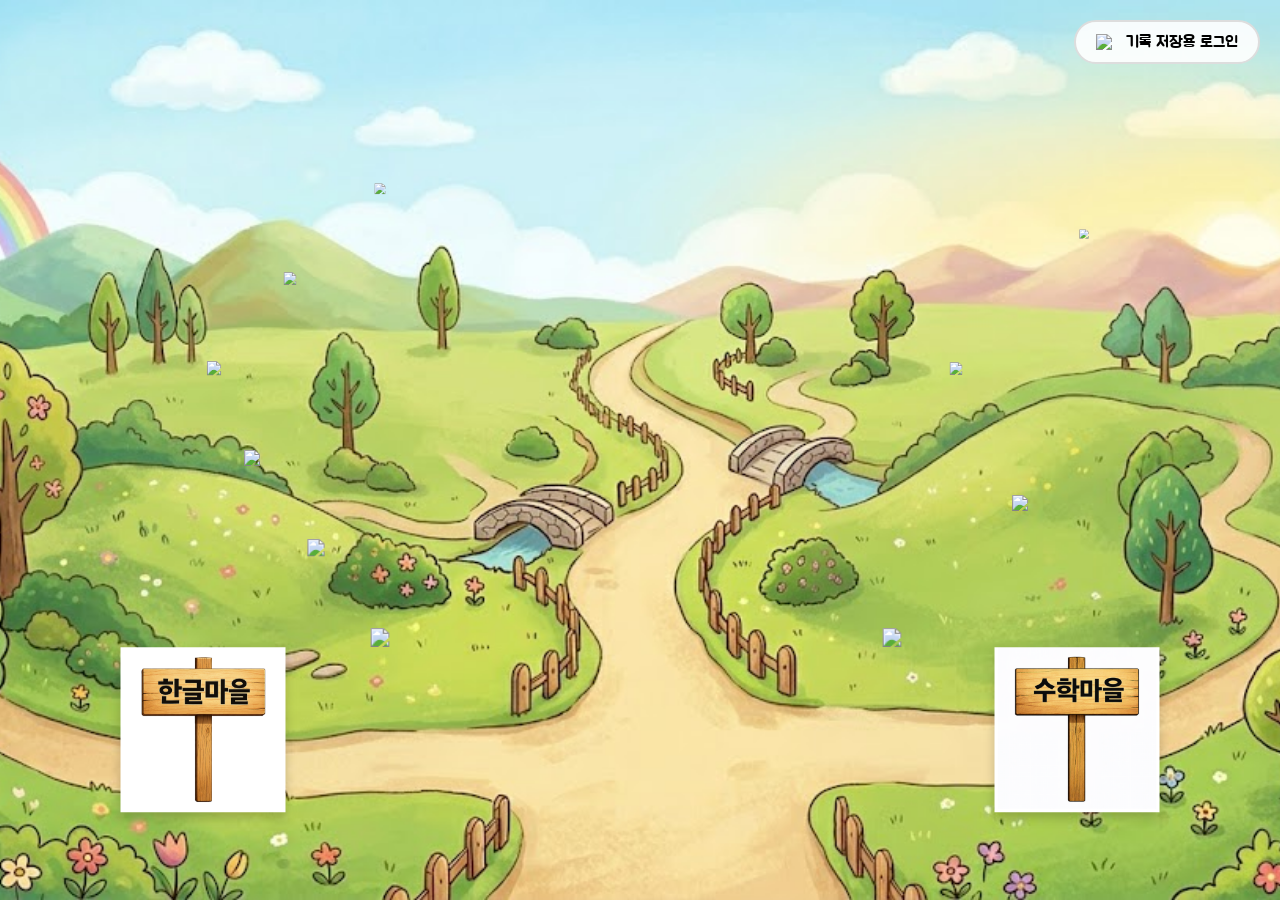
==== index.html @ 1fc59599 "첫 번째 코드 업로드" ====
<!DOCTYPE html>
<html lang="ko">
<head>
    <meta charset="UTF-8">
    <meta name="viewport" content="width=device-width, initial-scale=1.0">
    <title>에듀플레이 마을</title>
    <link href="https://fonts.googleapis.com/css2?family=Jua&display=swap" rel="stylesheet">
    <link rel="stylesheet" href="css/style.css">
</head>
<body>

    <div class="village-map">
        
        <div id="auth-section" class="top-menu">
            <button id="login-btn" class="mini-login-btn" onclick="googleLogin()">
                <img src="https://www.gstatic.com/firebasejs/ui/2.0.0/images/action/google.svg" class="mini-icon"> 
                기록 저장용 로그인
            </button>
            <div id="user-info" style="display: none;">
                <span id="user-name"></span>님, 환영해요!
            </div>
        </div>

<div id="sign-kor" class="signpost">
            <img src="images/sign-kor.png" class="sign-img">
        </div>
        <div id="sign-math" class="signpost">
            <img src="images/sign-math.png" class="sign-img">
        </div>

        <div id="kor-1" class="house" onclick="selectLearning('통글자')">
            <img src="images/house-kor-1.png" class="roof-img">
        </div>
        <div id="kor-2" class="house" onclick="selectLearning('자음모음')">
            <img src="images/house-kor-2.png" class="roof-img">
        </div>
        <div id="kor-3" class="house" onclick="selectLearning('낱글자')">
            <img src="images/house-kor-3.png" class="roof-img">
        </div>
        <div id="kor-4" class="house" onclick="selectLearning('단어')">
            <img src="images/house-kor-4.png" class="roof-img">
        </div>
        <div id="kor-5" class="house" onclick="selectLearning('문장')">
            <img src="images/house-kor-5.png" class="roof-img">
        </div>
        <div id="kor-6" class="house" onclick="selectLearning('이야기')">
            <img src="images/house-kor-6.png" class="roof-img">
        </div>

        <div id="math-1" class="house" onclick="selectLearning('수세기')">
            <img src="images/house-math-1.png" class="roof-img">
        </div>
        <div id="math-2" class="house" onclick="selectLearning('수인지')">
            <img src="images/house-math-2.png" class="roof-img">
        </div>
        <div id="math-3" class="house" onclick="selectLearning('자릿값')">
            <img src="images/house-math-3.png" class="roof-img">
        </div>
        <div id="math-4" class="house" onclick="selectLearning('연산')">
            <img src="images/house-math-4.png" class="roof-img">
        </div>

    </div>

    <script src="/__/firebase/10.7.1/firebase-app-compat.js"></script>
    <script src="/__/firebase/10.7.1/firebase-auth-compat.js"></script>
    <script src="/__/firebase/init.js"></script>
    <script src="js/main.js"></script>
</body>
</html>
---- css/style.css ----
* { box-sizing: border-box; margin: 0; padding: 0; }

body { font-family: 'Jua', sans-serif; overflow: hidden; }

.village-map {
    width: 100vw; height: 100vh;
    background-image: url('../images/village-bg.jfif'); /* 확장자 꼭 확인하세요! */
    background-size: cover; background-position: center;
    position: relative; /* 자식 요소들의 절대 위치 기준점이 됩니다 */
}

.top-menu { position: absolute; top: 20px; right: 20px; z-index: 100; }

.mini-login-btn {
    display: flex; align-items: center; padding: 10px 20px;
    background: rgba(255, 255, 255, 0.9); border: 2px solid #ddd;
    border-radius: 30px; cursor: pointer; font-family: 'Jua', sans-serif; font-size: 1rem;
}
.mini-icon { width: 20px; margin-right: 10px; }
#user-info { background: rgba(255, 255, 255, 0.9); padding: 10px 20px; border-radius: 30px; font-weight: bold; }

/* 공통 디자인 (표지판과 집) */
/* 표지판 디자인 (기존 배경, 테두리 싹 지우고 이미지만 보이게!) */
.signpost {
    position: absolute; 
    cursor: pointer;
    transition: transform 0.2s;
}

.signpost:hover {
    transform: scale(1.1); /* 마우스 올리면 집처럼 살짝 커지게 */
}

/* 표지판 그림 자체의 크기 조절 */
.sign-img {
    width: 150px; /* 표지판이 너무 크거나 작으면 이 숫자를 조절하세요 */
    filter: drop-shadow(0px 5px 5px rgba(0,0,0,0.2)); /* 그림자 효과 추가 */
}
.house {
    position: absolute; /* 절대 위치 사용 */
    text-align: center; cursor: pointer; transition: transform 0.2s; width: 120px;
}
.house:hover { transform: scale(1.1); }
.house .roof { font-size: 60px; margin-bottom: 5px; }
.house .name {
    background: rgba(255, 255, 255, 0.9); padding: 5px 8px; border-radius: 8px;
    font-size: 1rem; font-weight: bold; box-shadow: 0 2px 5px rgba(0,0,0,0.1); color: #333;
}


/* =========================================
   여기가 핵심입니다! 각 요소의 위치(%) 지정
   top은 위에서부터의 거리, left는 왼쪽에서부터의 거리입니다.
   숫자를 조금씩 바꿔가며 선생님의 배경화면 길에 딱 맞춰보세요!
========================================= */

/* 표지판 위치 (화면 양쪽 아래) */
#sign-kor  { bottom: 10%; left: 10%; scale: 1.1; }
#sign-math { bottom: 10%; right: 10%; scale: 1.1; }
/* 국어마을 집 6채 위치 (앞쪽은 크게, 뒤쪽은 작게 설정한 예시) */
#kor-1 { top: 70%; left: 25%; scale: 1.2; } /* 맨 앞이니까 제일 크게 */
#kor-2 { top: 60%; left: 20%; scale: 1.1; }
#kor-3 { top: 50%; left: 15%; scale: 1.0; } /* 기본 크기 */
#kor-4 { top: 40%; left: 12%; scale: 0.9; }
#kor-5 { top: 30%; left: 18%; scale: 0.8; }
#kor-6 { top: 20%; left: 25%; scale: 0.7; } /* 맨 뒤니까 제일 작게 */

/* 수학마을 집 4채 위치 (마찬가지로 원근감 적용) */
#math-1 { top: 70%; left: 65%; scale: 1.2; }
#math-2 { top: 55%; left: 75%; scale: 1.0; }
#math-3 { top: 40%; left: 70%; scale: 0.8; }
#math-4 { top: 25%; left: 80%; scale: 0.6; }
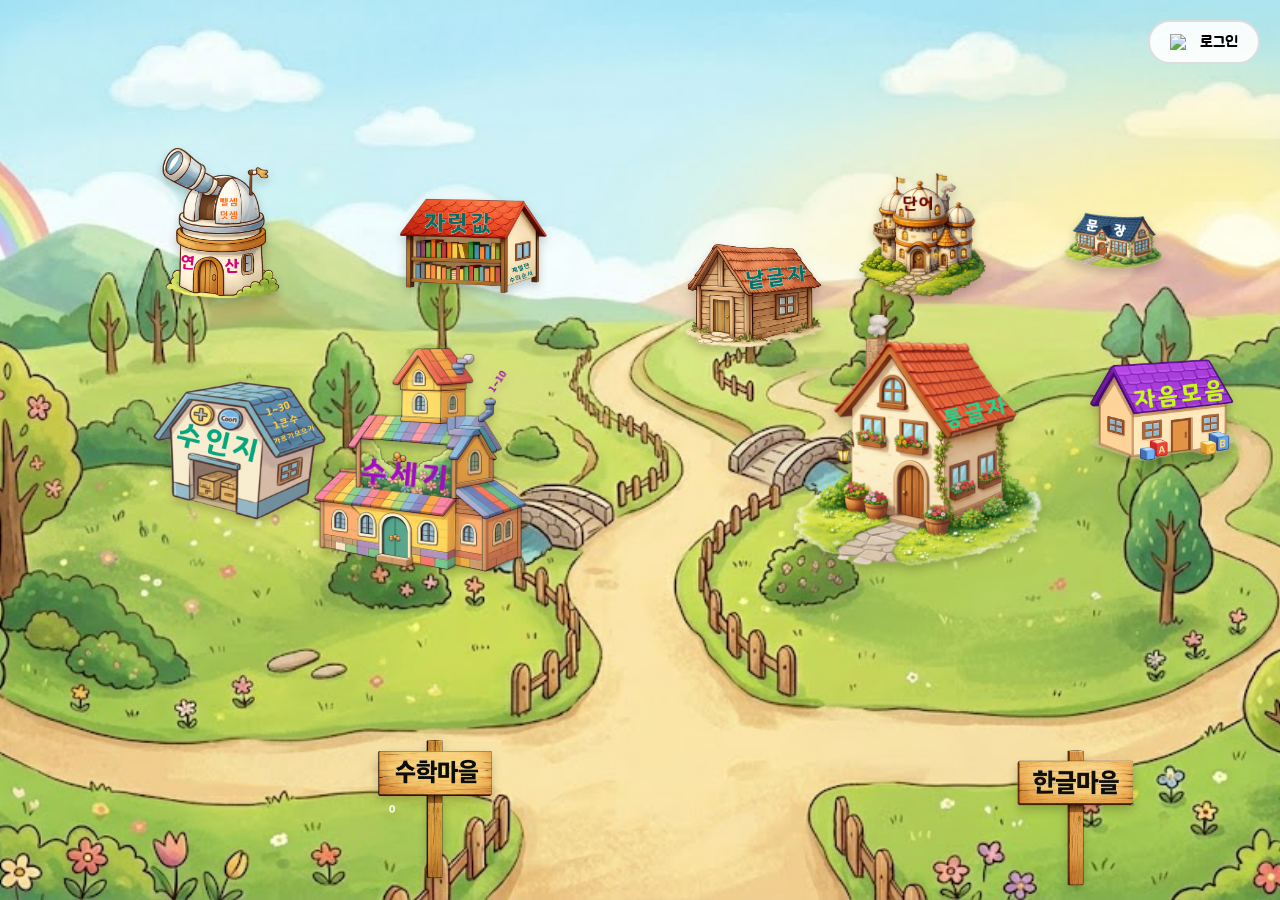
==== commit 95e2d483: "통글자 방 페이지 추가 및 마을 연결 완료" ====
--- a/index.html
+++ b/index.html
@@ -14,10 +14,10 @@
         <div id="auth-section" class="top-menu">
             <button id="login-btn" class="mini-login-btn" onclick="googleLogin()">
                 <img src="https://www.gstatic.com/firebasejs/ui/2.0.0/images/action/google.svg" class="mini-icon"> 
-                기록 저장용 로그인
+                로그인
             </button>
             <div id="user-info" style="display: none;">
-                <span id="user-name"></span>님, 환영해요!
+                <span id="user-name"></span>님, 환영합니다!
             </div>
         </div>
 
@@ -28,8 +28,9 @@
             <img src="images/sign-math.png" class="sign-img">
         </div>
 
-        <div id="kor-1" class="house" onclick="selectLearning('통글자')">
-            <img src="images/house-kor-1.png" class="roof-img">
+        <a href="kor1_room.html" id="kor-1" class="house">
+    <img src="images/house-kor-1.png" class="roof-img">
+</a>
         </div>
         <div id="kor-2" class="house" onclick="selectLearning('자음모음')">
             <img src="images/house-kor-2.png" class="roof-img">
@@ -43,9 +44,7 @@
         <div id="kor-5" class="house" onclick="selectLearning('문장')">
             <img src="images/house-kor-5.png" class="roof-img">
         </div>
-        <div id="kor-6" class="house" onclick="selectLearning('이야기')">
-            <img src="images/house-kor-6.png" class="roof-img">
-        </div>
+        
 
         <div id="math-1" class="house" onclick="selectLearning('수세기')">
             <img src="images/house-math-1.png" class="roof-img">
--- a/css/style.css
+++ b/css/style.css
@@ -19,8 +19,9 @@
 .mini-icon { width: 20px; margin-right: 10px; }
 #user-info { background: rgba(255, 255, 255, 0.9); padding: 10px 20px; border-radius: 30px; font-weight: bold; }
 
-/* 공통 디자인 (표지판과 집) */
-/* 표지판 디자인 (기존 배경, 테두리 싹 지우고 이미지만 보이게!) */
+/* =========================================
+   공통 디자인 (표지판과 집)
+========================================= */
 .signpost {
     position: absolute; 
     cursor: pointer;
@@ -28,45 +29,73 @@
 }
 
 .signpost:hover {
-    transform: scale(1.1); /* 마우스 올리면 집처럼 살짝 커지게 */
+    transform: scale(1.1); 
 }
 
-/* 표지판 그림 자체의 크기 조절 */
+/* 표지판 이미지 크기를 부모 크기에 맞춤 */
 .sign-img {
-    width: 150px; /* 표지판이 너무 크거나 작으면 이 숫자를 조절하세요 */
-    filter: drop-shadow(0px 5px 5px rgba(0,0,0,0.2)); /* 그림자 효과 추가 */
-}
-.house {
-    position: absolute; /* 절대 위치 사용 */
-    text-align: center; cursor: pointer; transition: transform 0.2s; width: 120px;
-}
-.house:hover { transform: scale(1.1); }
-.house .roof { font-size: 60px; margin-bottom: 5px; }
-.house .name {
-    background: rgba(255, 255, 255, 0.9); padding: 5px 8px; border-radius: 8px;
-    font-size: 1rem; font-weight: bold; box-shadow: 0 2px 5px rgba(0,0,0,0.1); color: #333;
+    width: 100%; 
+    filter: drop-shadow(0px 5px 5px rgba(0,0,0,0.2)); 
 }
 
+.house {
+    position: absolute; 
+    text-align: center; 
+    cursor: pointer; 
+    transition: transform 0.2s; 
+    /* width: 120px; <-- 절대 넣지 마세요! */
+}
+
+.house:hover { 
+    transform: scale(1.1); 
+}
+
+/* 🌟 여기가 핵심입니다! 집 이미지들이 부모 크기에 딱 맞게 찌그러지지 않고 변함 */
+.roof-img {
+    width: 100%;
+    filter: drop-shadow(0px 5px 5px rgba(0,0,0,0.2)); /* 집에도 살짝 그림자 추가 */
+}
 
 /* =========================================
-   여기가 핵심입니다! 각 요소의 위치(%) 지정
-   top은 위에서부터의 거리, left는 왼쪽에서부터의 거리입니다.
-   숫자를 조금씩 바꿔가며 선생님의 배경화면 길에 딱 맞춰보세요!
+   각 요소의 위치와 크기 지정 (완벽한 원근감)
 ========================================= */
 
-/* 표지판 위치 (화면 양쪽 아래) */
-#sign-kor  { bottom: 10%; left: 10%; scale: 1.1; }
-#sign-math { bottom: 10%; right: 10%; scale: 1.1; }
-/* 국어마을 집 6채 위치 (앞쪽은 크게, 뒤쪽은 작게 설정한 예시) */
-#kor-1 { top: 70%; left: 25%; scale: 1.2; } /* 맨 앞이니까 제일 크게 */
-#kor-2 { top: 60%; left: 20%; scale: 1.1; }
-#kor-3 { top: 50%; left: 15%; scale: 1.0; } /* 기본 크기 */
-#kor-4 { top: 40%; left: 12%; scale: 0.9; }
-#kor-5 { top: 30%; left: 18%; scale: 0.8; }
-#kor-6 { top: 20%; left: 25%; scale: 0.7; } /* 맨 뒤니까 제일 작게 */
+/* 표지판 (아주 작게 width로 조절) */
+#sign-kor  {bottom: 0%;
+    left: 78%;
+    width: 12vw; }
+#sign-math {bottom: 1%;
+    right: 60%;
+    width: 12vw;}
 
-/* 수학마을 집 4채 위치 (마찬가지로 원근감 적용) */
-#math-1 { top: 70%; left: 65%; scale: 1.2; }
-#math-2 { top: 55%; left: 75%; scale: 1.0; }
-#math-3 { top: 40%; left: 70%; scale: 0.8; }
-#math-4 { top: 25%; left: 80%; scale: 0.6; }+/* 🏠 국어마을 (다시 width vw 수치로 변경!) */
+#kor-1 { top: 35%;
+    left: 62%;
+    width: 20vw; } /* 맨 앞 */
+#kor-2 { top: 36%;
+    left: 84%;
+    width: 13vw;}
+#kor-3 { top: 24%;
+    left: 53%;
+    width: 12vw; }
+#kor-4 { top: 19%;
+    left: 67%;
+    width: 10vw; }
+#kor-5 { top: 21%;
+    left: 83%;
+    width: 8vw;}
+
+
+/* 🏠 수학마을 */
+#math-1 { top: 37%;
+    left: 23%;
+    width: 20vw; }
+#math-2 {top: 39%;
+    left: 11%;
+    width: 15vw; }
+#math-3 {top: 19%;
+    left: 31%;
+    width: 12vw; }
+#math-4 { top: 16%;
+    left: 11%;
+    width: 12vw; }
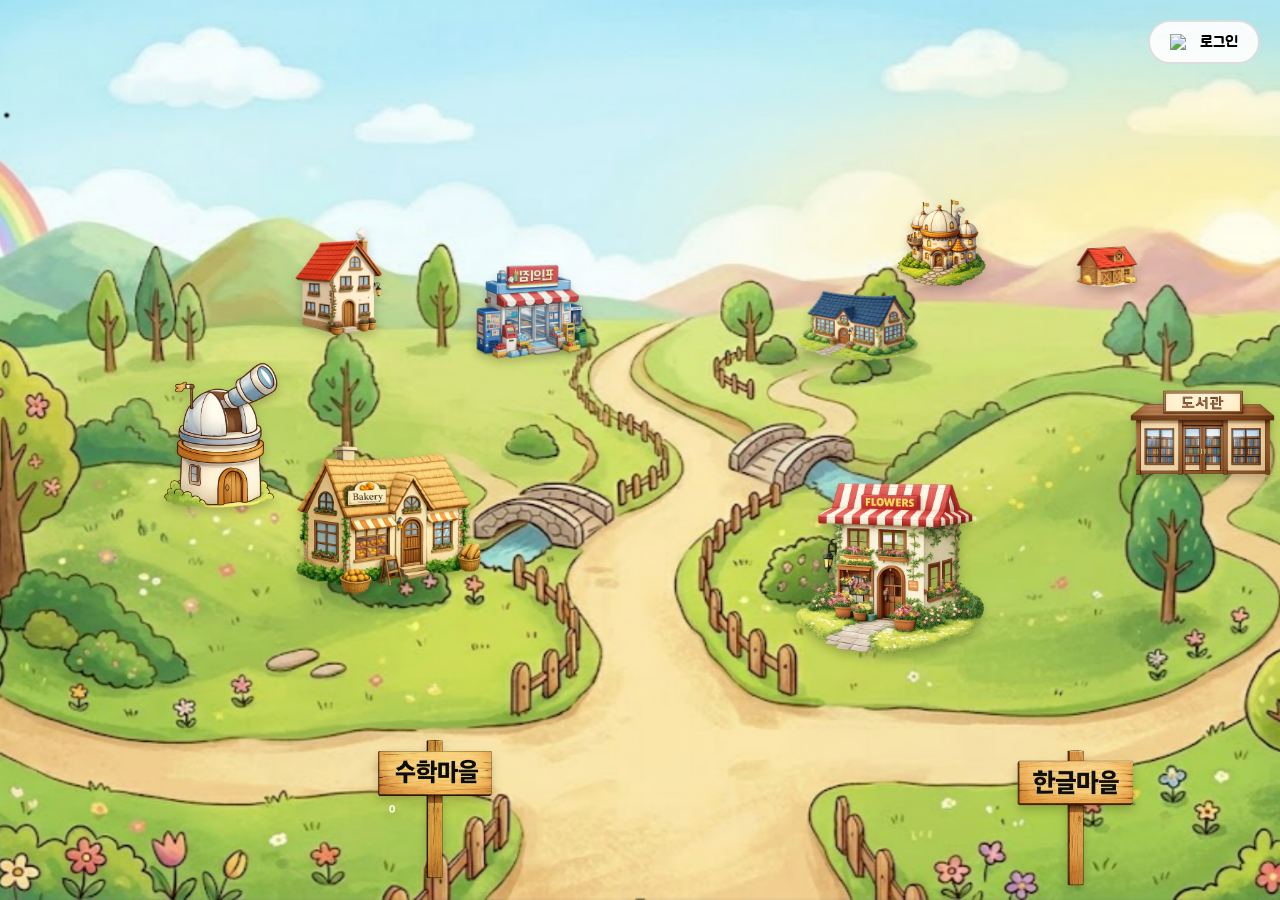
==== commit a01ed5a2: "chore: 이미지 폴더 구조 개편 및 통글자 방(kor-1) 꽃 아이템 10개 추가" ====
--- a/index.html
+++ b/index.html
@@ -9,7 +9,7 @@
 </head>
 <body>
 
-    <div class="village-map">
+    <div class="main-map">
         
         <div id="auth-section" class="top-menu">
             <button id="login-btn" class="mini-login-btn" onclick="googleLogin()">
@@ -22,41 +22,41 @@
         </div>
 
 <div id="sign-kor" class="signpost">
-            <img src="images/sign-kor.png" class="sign-img">
+            <img src="images/main/sign-kor.png" class="sign-img">
         </div>
         <div id="sign-math" class="signpost">
-            <img src="images/sign-math.png" class="sign-img">
+            <img src="images/main/sign-math.png" class="sign-img">
         </div>
 
         <a href="kor1_room.html" id="kor-1" class="house">
-    <img src="images/house-kor-1.png" class="roof-img">
+    <img src="images/main/house-kor-1.png" class="roof-img">
 </a>
         </div>
         <div id="kor-2" class="house" onclick="selectLearning('자음모음')">
-            <img src="images/house-kor-2.png" class="roof-img">
+            <img src="images/main/house-kor-2.png" class="roof-img">
         </div>
         <div id="kor-3" class="house" onclick="selectLearning('낱글자')">
-            <img src="images/house-kor-3.png" class="roof-img">
+            <img src="images/main/house-kor-3.png" class="roof-img">
         </div>
         <div id="kor-4" class="house" onclick="selectLearning('단어')">
-            <img src="images/house-kor-4.png" class="roof-img">
+            <img src="images/main/house-kor-4.png" class="roof-img">
         </div>
         <div id="kor-5" class="house" onclick="selectLearning('문장')">
-            <img src="images/house-kor-5.png" class="roof-img">
+            <img src="images/main/house-kor-5.png" class="roof-img">
         </div>
         
 
         <div id="math-1" class="house" onclick="selectLearning('수세기')">
-            <img src="images/house-math-1.png" class="roof-img">
+            <img src="images/main/house-math-1.png" class="roof-img">
         </div>
         <div id="math-2" class="house" onclick="selectLearning('수인지')">
-            <img src="images/house-math-2.png" class="roof-img">
+            <img src="images/main/house-math-2.png" class="roof-img">
         </div>
         <div id="math-3" class="house" onclick="selectLearning('자릿값')">
-            <img src="images/house-math-3.png" class="roof-img">
+            <img src="images/main/house-math-3.png" class="roof-img">
         </div>
         <div id="math-4" class="house" onclick="selectLearning('연산')">
-            <img src="images/house-math-4.png" class="roof-img">
+            <img src="images/main/house-math-4.png" class="roof-img">
         </div>
 
     </div>
--- a/css/style.css
+++ b/css/style.css
@@ -2,9 +2,9 @@
 
 body { font-family: 'Jua', sans-serif; overflow: hidden; }
 
-.village-map {
+.main-map {
     width: 100vw; height: 100vh;
-    background-image: url('../images/village-bg.jfif'); /* 확장자 꼭 확인하세요! */
+    background-image: url('../images/main/bg.png'); /* 확장자 꼭 확인하세요! */
     background-size: cover; background-position: center;
     position: relative; /* 자식 요소들의 절대 위치 기준점이 됩니다 */
 }
@@ -69,33 +69,33 @@
     width: 12vw;}
 
 /* 🏠 국어마을 (다시 width vw 수치로 변경!) */
-#kor-1 { top: 35%;
+#kor-1 { top: 52%;
     left: 62%;
-    width: 20vw; } /* 맨 앞 */
-#kor-2 { top: 36%;
+    width: 15vw; } /* 맨 앞 */
+#kor-2 { top: 40%;
+    left: 88%;
+    width: 12vw;}
+#kor-3 { top: 29%;
+    left: 62%;
+    width: 10vw; }
+#kor-4 { top: 22%;
+    left: 70%;
+    width: 7vw; }
+#kor-5 { top: 26%;
     left: 84%;
-    width: 13vw;}
-#kor-3 { top: 24%;
-    left: 53%;
-    width: 12vw; }
-#kor-4 { top: 19%;
-    left: 67%;
-    width: 10vw; }
-#kor-5 { top: 21%;
-    left: 83%;
-    width: 8vw;}
+    width: 5vw;}
 
 
 /* 🏠 수학마을 */
-#math-1 { top: 37%;
+#math-1 { top: 47%;
     left: 23%;
-    width: 20vw; }
+    width: 15vw; }
 #math-2 {top: 39%;
     left: 11%;
-    width: 15vw; }
-#math-3 {top: 19%;
-    left: 31%;
-    width: 12vw; }
-#math-4 { top: 16%;
-    left: 11%;
-    width: 12vw; }+    width: 13vw; }
+#math-3 {top: 28%;
+    left: 37%;
+    width: 9vw; }
+#math-4 { top: 25%;
+    left: 22%;
+    width: 9vw; }
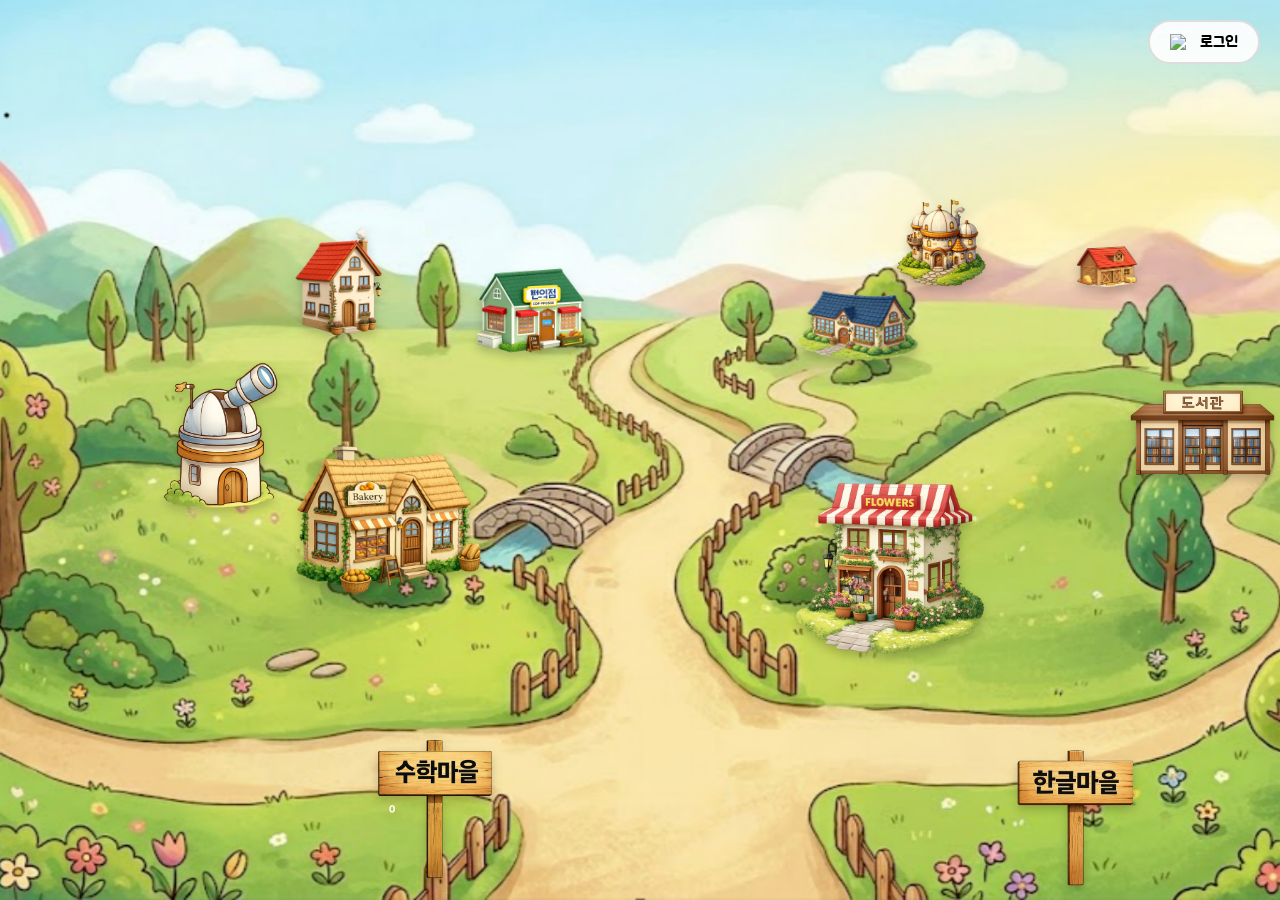
==== commit a4ec0aae: "베이커리 배경화면과 아이템 배치 완성" ====
--- a/index.html
+++ b/index.html
@@ -31,7 +31,6 @@
         <a href="kor1_room.html" id="kor-1" class="house">
     <img src="images/main/house-kor-1.png" class="roof-img">
 </a>
-        </div>
         <div id="kor-2" class="house" onclick="selectLearning('자음모음')">
             <img src="images/main/house-kor-2.png" class="roof-img">
         </div>
@@ -46,9 +45,9 @@
         </div>
         
 
-        <div id="math-1" class="house" onclick="selectLearning('수세기')">
-            <img src="images/main/house-math-1.png" class="roof-img">
-        </div>
+      <a href="math1_room.html" id="math-1" class="house">
+    <img src="images/main/house-math-1.png" class="roof-img">
+</a>
         <div id="math-2" class="house" onclick="selectLearning('수인지')">
             <img src="images/main/house-math-2.png" class="roof-img">
         </div>
